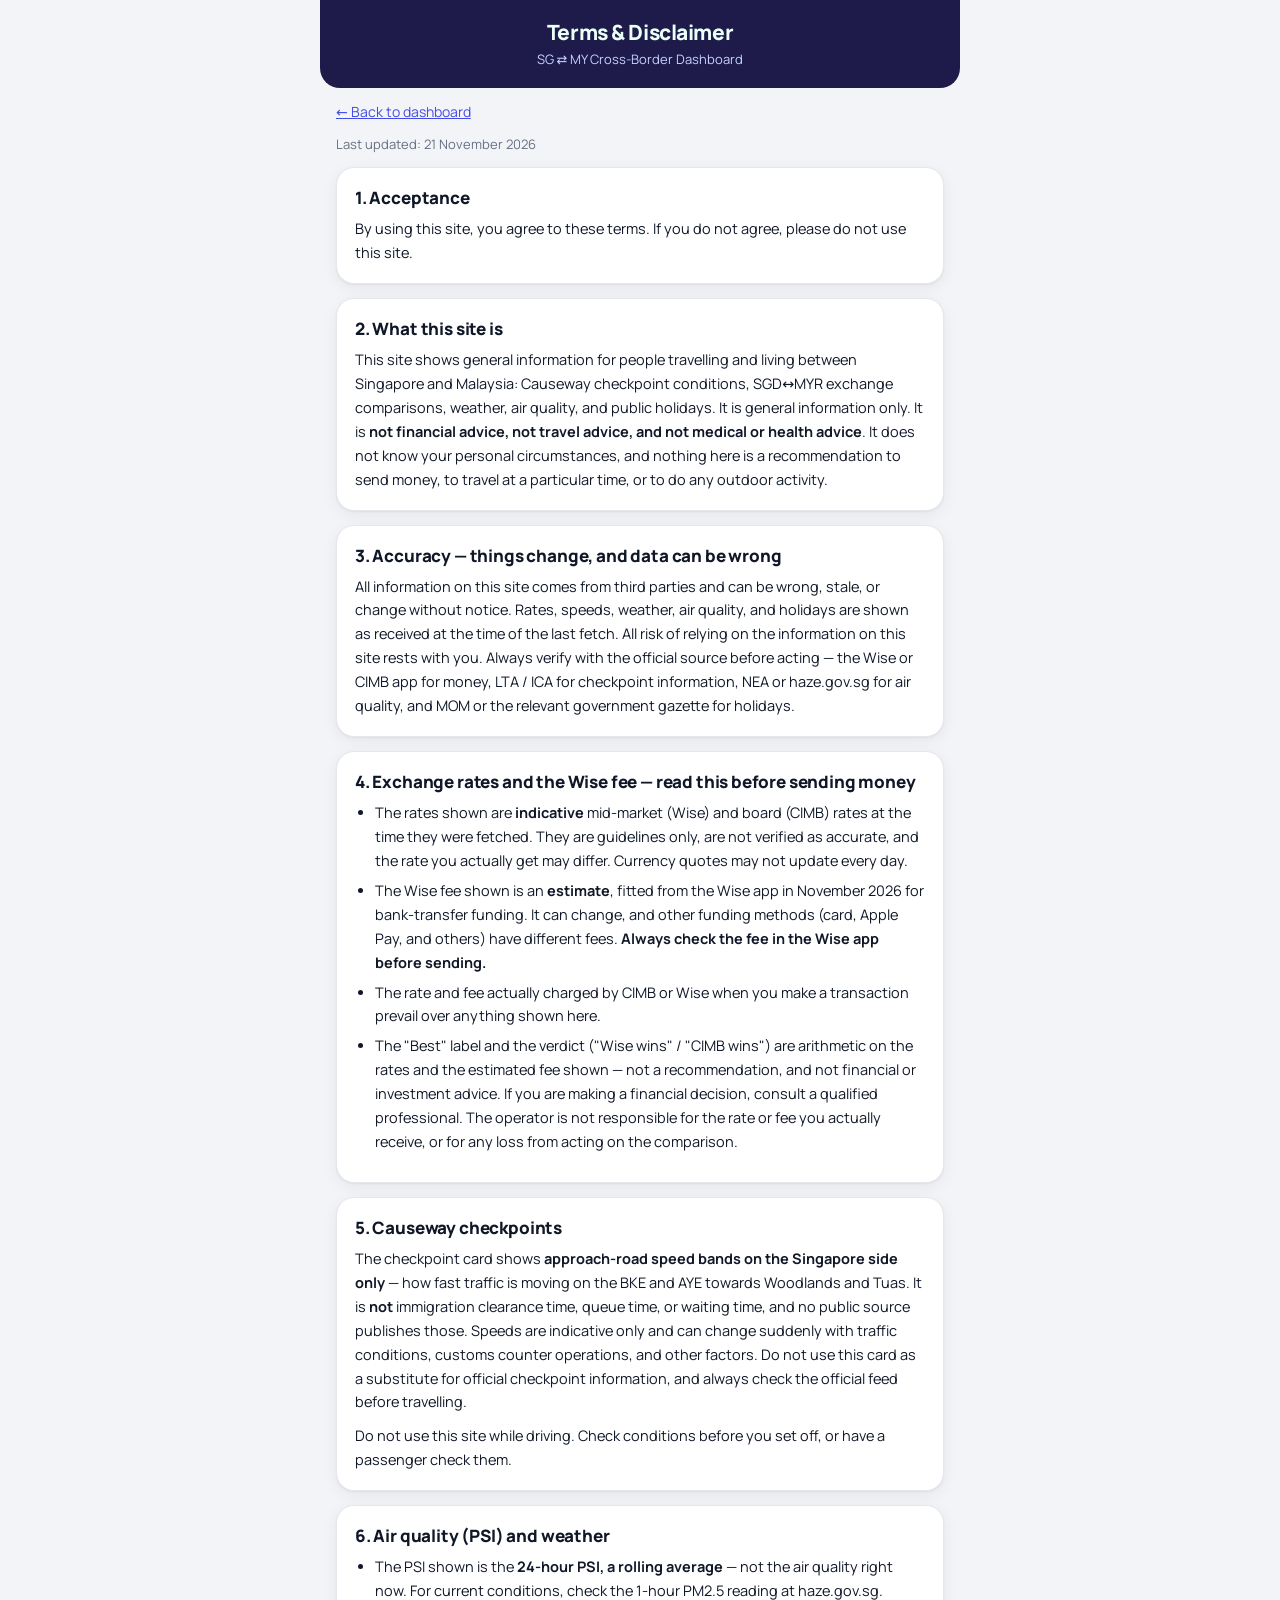
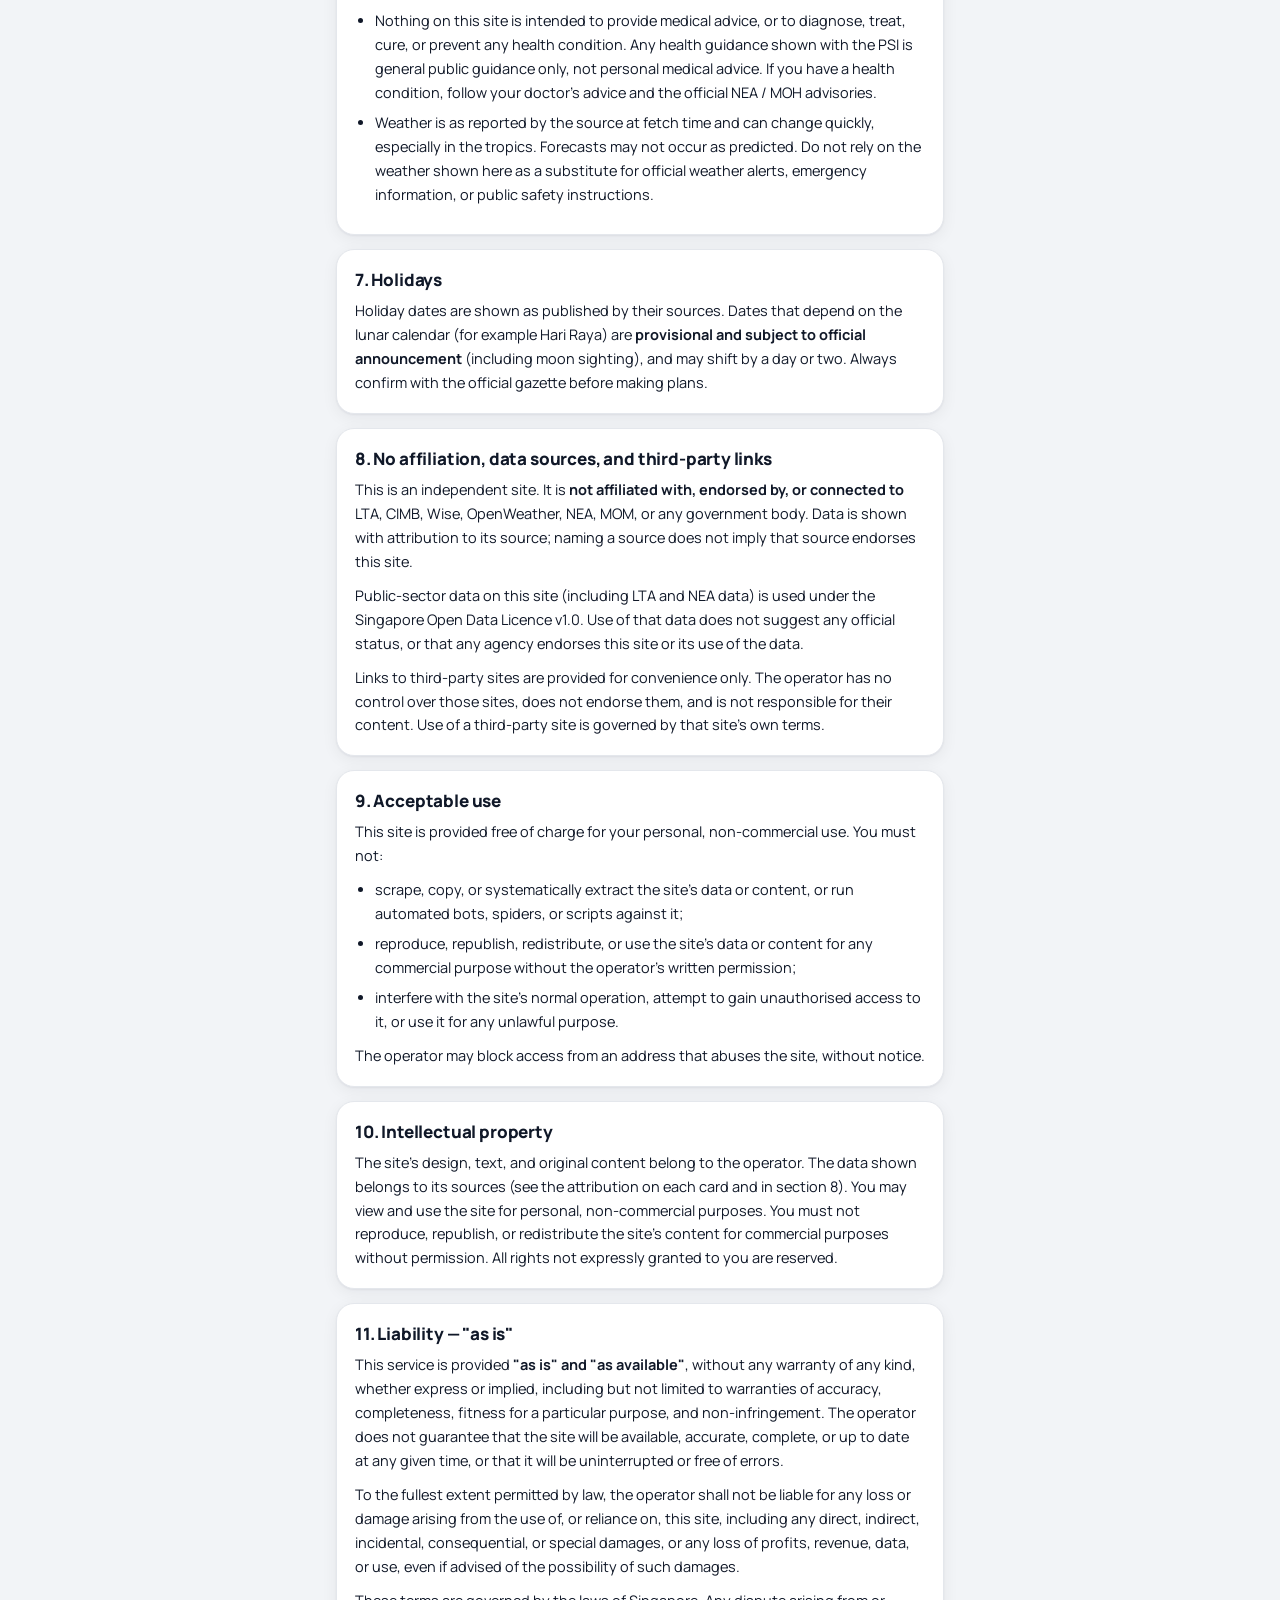
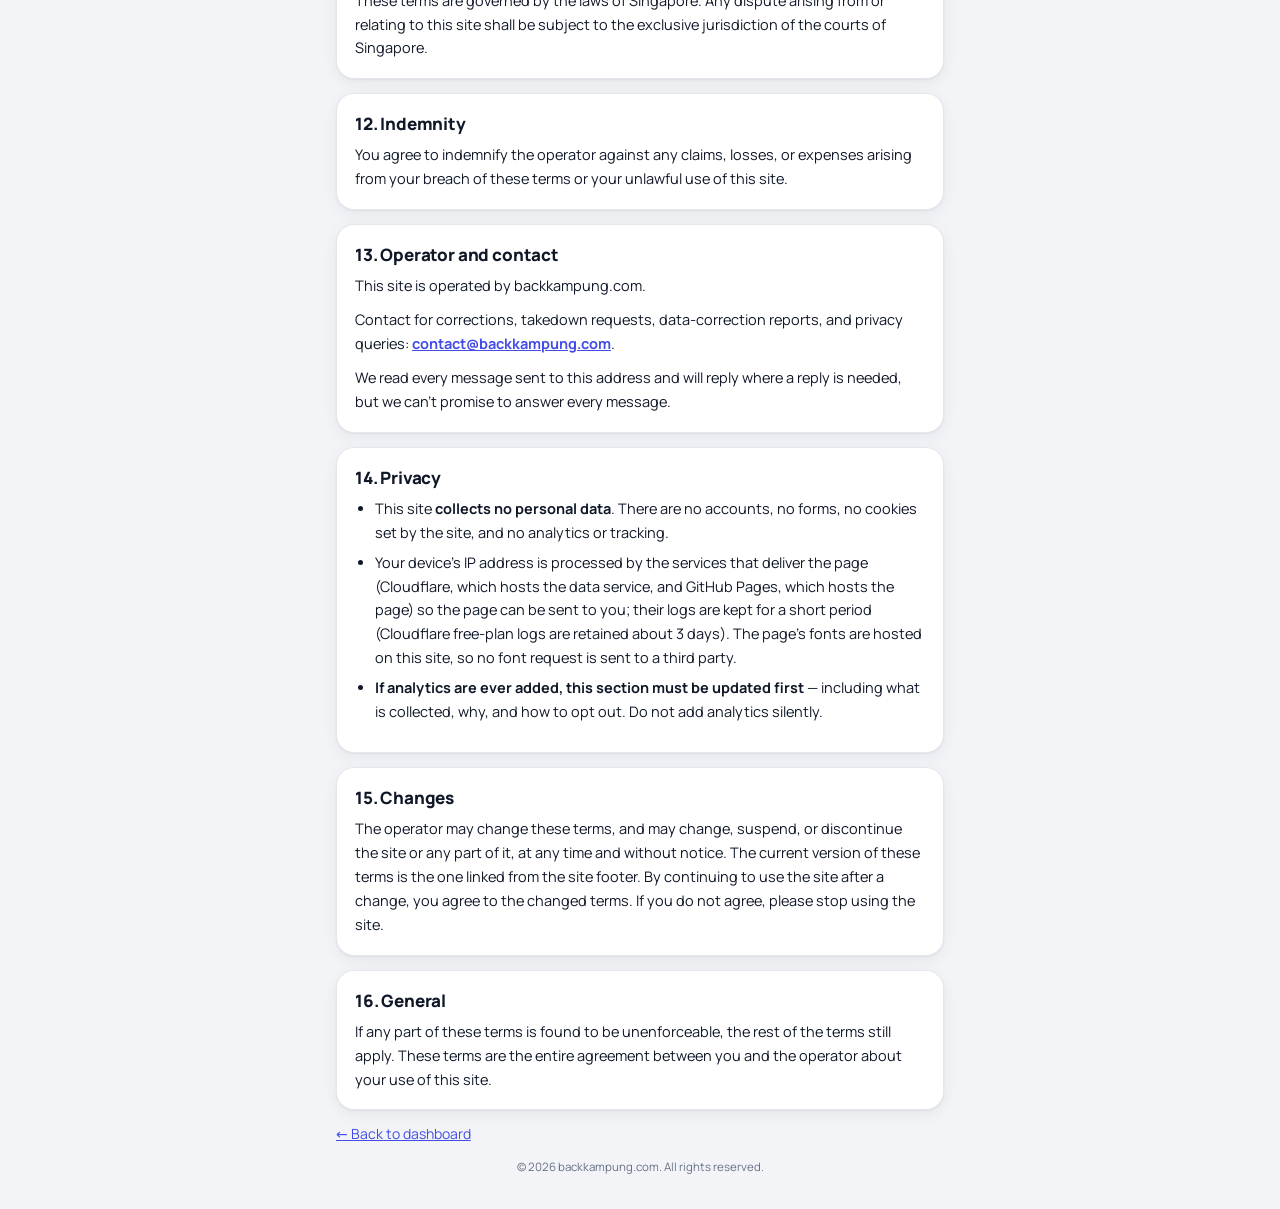
==== terms.html @ ca048c7d "Publish Terms page + self-host fonts (v2026-11-21.1)" ====
<!doctype html>
<!-- sgmydash terms page version: 2026-11-21.1 -->
<html lang="en">
<head>
<meta charset="utf-8" />
<meta name="viewport" content="width=device-width, initial-scale=1, viewport-fit=cover" />
<meta name="color-scheme" content="light dark" />
<link rel="icon" href="data:," />
<title>Terms &amp; Disclaimer — SG–MY Cross-Border Dashboard</title>
<link rel="stylesheet" href="fonts.css">
<style>
  :root{
    --bg:#f2f4f7; --surface:#ffffff; --surface-2:#f7f8fa; --ink:#101828; --muted:#667085; --line:#e4e7ec;
    --accent:#444ce7; --accent-dark:#1e1b4b; --accent-soft:#eef4ff;
    --shadow:0 1px 2px rgba(16,24,40,.05),0 4px 16px rgba(16,24,40,.06);
    --radius:18px;
  }
  @media (prefers-color-scheme: dark){
    :root{ --bg:#0a0e1a; --surface:#121826; --surface-2:#1a2236; --ink:#f2f4f7; --muted:#98a2b3; --line:#232c42; --accent:#818cf8; --accent-soft:#1e1b4b; --shadow:0 1px 2px rgba(0,0,0,.5),0 8px 24px rgba(0,0,0,.3); }
  }
  *{box-sizing:border-box}
  body{margin:0;background:var(--bg);color:var(--ink);font-family:"Manrope",system-ui,-apple-system,Segoe UI,sans-serif;-webkit-font-smoothing:antialiased}
  a{color:var(--accent)}
  .wrap{max-width:640px;margin:0 auto;padding:0 16px 32px}
  p{overflow-wrap:break-word}
  .topbar{background:var(--accent-dark);color:#eafff8;margin:0 -16px;padding:20px 18px;border-radius:0 0 20px 20px;text-align:center}
  .topbar h1{font-size:21px;line-height:1.15;letter-spacing:-.02em;margin:0;font-weight:800}
  .topbar p{margin:6px 0 0;font-size:13px;color:#c7d2fe}
  .back{margin:14px 0 0;font-size:14px}
  .card{background:var(--surface);border:1px solid var(--line);border-radius:var(--radius);box-shadow:var(--shadow);padding:18px;margin-top:14px}
  .card h2{font-size:17px;margin:0 0 8px;font-weight:800;letter-spacing:-.01em}
  .card p{font-size:14.5px;line-height:1.65;margin:0 0 10px;color:var(--ink)}
  .card p:last-child{margin-bottom:0}
  .card ul{font-size:14.5px;line-height:1.65;margin:0 0 10px;padding-left:20px}
  .card li{margin-bottom:6px}
  .card li:last-child{margin-bottom:0}
  .card strong{font-weight:700}
  .updated{font-size:13px;color:var(--muted);margin:14px 0 0}
  footer{margin-top:14px;font-size:11.5px;color:var(--muted);line-height:1.7;text-align:center}
  footer a{text-decoration:underline}
</style>
</head>
<body>
<div class="wrap">
  <div class="topbar">
    <h1>Terms &amp; Disclaimer</h1>
    <p>SG ⇄ MY Cross-Border Dashboard</p>
  </div>
  <p class="back"><a href="index.html">← Back to dashboard</a></p>
  <p class="updated">Last updated: 21 November 2026</p>

  <div class="card">
    <h2>1. Acceptance</h2>
    <p>By using this site, you agree to these terms. If you do not agree, please do not use this site.</p>
  </div>

  <div class="card">
    <h2>2. What this site is</h2>
    <p>This site shows general information for people travelling and living between Singapore and Malaysia: Causeway checkpoint conditions, SGD↔MYR exchange comparisons, weather, air quality, and public holidays. It is general information only. It is <strong>not financial advice, not travel advice, and not medical or health advice</strong>. It does not know your personal circumstances, and nothing here is a recommendation to send money, to travel at a particular time, or to do any outdoor activity.</p>
  </div>

  <div class="card">
    <h2>3. Accuracy — things change, and data can be wrong</h2>
    <p>All information on this site comes from third parties and can be wrong, stale, or change without notice. Rates, speeds, weather, air quality, and holidays are shown as received at the time of the last fetch. All risk of relying on the information on this site rests with you. Always verify with the official source before acting — the Wise or CIMB app for money, LTA / ICA for checkpoint information, NEA or haze.gov.sg for air quality, and MOM or the relevant government gazette for holidays.</p>
  </div>

  <div class="card">
    <h2>4. Exchange rates and the Wise fee — read this before sending money</h2>
    <ul>
      <li>The rates shown are <strong>indicative</strong> mid-market (Wise) and board (CIMB) rates at the time they were fetched. They are guidelines only, are not verified as accurate, and the rate you actually get may differ. Currency quotes may not update every day.</li>
      <li>The Wise fee shown is an <strong>estimate</strong>, fitted from the Wise app in November 2026 for bank-transfer funding. It can change, and other funding methods (card, Apple Pay, and others) have different fees. <strong>Always check the fee in the Wise app before sending.</strong></li>
      <li>The rate and fee actually charged by CIMB or Wise when you make a transaction prevail over anything shown here.</li>
      <li>The "Best" label and the verdict ("Wise wins" / "CIMB wins") are arithmetic on the rates and the estimated fee shown — not a recommendation, and not financial or investment advice. If you are making a financial decision, consult a qualified professional. The operator is not responsible for the rate or fee you actually receive, or for any loss from acting on the comparison.</li>
    </ul>
  </div>

  <div class="card">
    <h2>5. Causeway checkpoints</h2>
    <p>The checkpoint card shows <strong>approach-road speed bands on the Singapore side only</strong> — how fast traffic is moving on the BKE and AYE towards Woodlands and Tuas. It is <strong>not</strong> immigration clearance time, queue time, or waiting time, and no public source publishes those. Speeds are indicative only and can change suddenly with traffic conditions, customs counter operations, and other factors. Do not use this card as a substitute for official checkpoint information, and always check the official feed before travelling.</p>
    <p>Do not use this site while driving. Check conditions before you set off, or have a passenger check them.</p>
  </div>

  <div class="card">
    <h2>6. Air quality (PSI) and weather</h2>
    <ul>
      <li>The PSI shown is the <strong>24-hour PSI, a rolling average</strong> — not the air quality right now. For current conditions, check the 1-hour PM2.5 reading at haze.gov.sg.</li>
      <li>Nothing on this site is intended to provide medical advice, or to diagnose, treat, cure, or prevent any health condition. Any health guidance shown with the PSI is general public guidance only, not personal medical advice. If you have a health condition, follow your doctor's advice and the official NEA / MOH advisories.</li>
      <li>Weather is as reported by the source at fetch time and can change quickly, especially in the tropics. Forecasts may not occur as predicted. Do not rely on the weather shown here as a substitute for official weather alerts, emergency information, or public safety instructions.</li>
    </ul>
  </div>

  <div class="card">
    <h2>7. Holidays</h2>
    <p>Holiday dates are shown as published by their sources. Dates that depend on the lunar calendar (for example Hari Raya) are <strong>provisional and subject to official announcement</strong> (including moon sighting), and may shift by a day or two. Always confirm with the official gazette before making plans.</p>
  </div>

  <div class="card">
    <h2>8. No affiliation, data sources, and third-party links</h2>
    <p>This is an independent site. It is <strong>not affiliated with, endorsed by, or connected to</strong> LTA, CIMB, Wise, OpenWeather, NEA, MOM, or any government body. Data is shown with attribution to its source; naming a source does not imply that source endorses this site.</p>
    <p>Public-sector data on this site (including LTA and NEA data) is used under the Singapore Open Data Licence v1.0. Use of that data does not suggest any official status, or that any agency endorses this site or its use of the data.</p>
    <p>Links to third-party sites are provided for convenience only. The operator has no control over those sites, does not endorse them, and is not responsible for their content. Use of a third-party site is governed by that site's own terms.</p>
  </div>

  <div class="card">
    <h2>9. Acceptable use</h2>
    <p>This site is provided free of charge for your personal, non-commercial use. You must not:</p>
    <ul>
      <li>scrape, copy, or systematically extract the site's data or content, or run automated bots, spiders, or scripts against it;</li>
      <li>reproduce, republish, redistribute, or use the site's data or content for any commercial purpose without the operator's written permission;</li>
      <li>interfere with the site's normal operation, attempt to gain unauthorised access to it, or use it for any unlawful purpose.</li>
    </ul>
    <p>The operator may block access from an address that abuses the site, without notice.</p>
  </div>

  <div class="card">
    <h2>10. Intellectual property</h2>
    <p>The site's design, text, and original content belong to the operator. The data shown belongs to its sources (see the attribution on each card and in section 8). You may view and use the site for personal, non-commercial purposes. You must not reproduce, republish, or redistribute the site's content for commercial purposes without permission. All rights not expressly granted to you are reserved.</p>
  </div>

  <div class="card">
    <h2>11. Liability — "as is"</h2>
    <p>This service is provided <strong>"as is" and "as available"</strong>, without any warranty of any kind, whether express or implied, including but not limited to warranties of accuracy, completeness, fitness for a particular purpose, and non-infringement. The operator does not guarantee that the site will be available, accurate, complete, or up to date at any given time, or that it will be uninterrupted or free of errors.</p>
    <p>To the fullest extent permitted by law, the operator shall not be liable for any loss or damage arising from the use of, or reliance on, this site, including any direct, indirect, incidental, consequential, or special damages, or any loss of profits, revenue, data, or use, even if advised of the possibility of such damages.</p>
    <p>These terms are governed by the laws of Singapore. Any dispute arising from or relating to this site shall be subject to the exclusive jurisdiction of the courts of Singapore.</p>
  </div>

  <div class="card">
    <h2>12. Indemnity</h2>
    <p>You agree to indemnify the operator against any claims, losses, or expenses arising from your breach of these terms or your unlawful use of this site.</p>
  </div>

  <div class="card">
    <h2>13. Operator and contact</h2>
    <p>This site is operated by backkampung.com.</p>
    <p>Contact for corrections, takedown requests, data-correction reports, and privacy queries: <strong><a href="mailto:contact@backkampung.com">contact@backkampung.com</a></strong>.</p>
    <p>We read every message sent to this address and will reply where a reply is needed, but we can't promise to answer every message.</p>
  </div>

  <div class="card">
    <h2>14. Privacy</h2>
    <ul>
      <li>This site <strong>collects no personal data</strong>. There are no accounts, no forms, no cookies set by the site, and no analytics or tracking.</li>
      <li>Your device's IP address is processed by the services that deliver the page (Cloudflare, which hosts the data service, and GitHub Pages, which hosts the page) so the page can be sent to you; their logs are kept for a short period (Cloudflare free-plan logs are retained about 3 days). The page's fonts are hosted on this site, so no font request is sent to a third party.</li>
      <li><strong>If analytics are ever added, this section must be updated first</strong> — including what is collected, why, and how to opt out. Do not add analytics silently.</li>
    </ul>
  </div>

  <div class="card">
    <h2>15. Changes</h2>
    <p>The operator may change these terms, and may change, suspend, or discontinue the site or any part of it, at any time and without notice. The current version of these terms is the one linked from the site footer. By continuing to use the site after a change, you agree to the changed terms. If you do not agree, please stop using the site.</p>
  </div>

  <div class="card">
    <h2>16. General</h2>
    <p>If any part of these terms is found to be unenforceable, the rest of the terms still apply. These terms are the entire agreement between you and the operator about your use of this site.</p>
  </div>

  <p class="back"><a href="index.html">← Back to dashboard</a></p>
  <footer>
    © 2026 backkampung.com. All rights reserved.
  </footer>
</div>
</body>
</html>
---- fonts.css ----
/* Self-hosted fonts (Manrope + JetBrains Mono, latin, variable) - embedded so no font request leaves this site. */
@font-face{font-family:"Manrope";font-style:normal;font-weight:200 800;font-display:swap;src:url([data-uri]) format("woff2")}
@font-face{font-family:"JetBrains Mono";font-style:normal;font-weight:400 800;font-display:swap;src:url([data-uri]) format("woff2")}
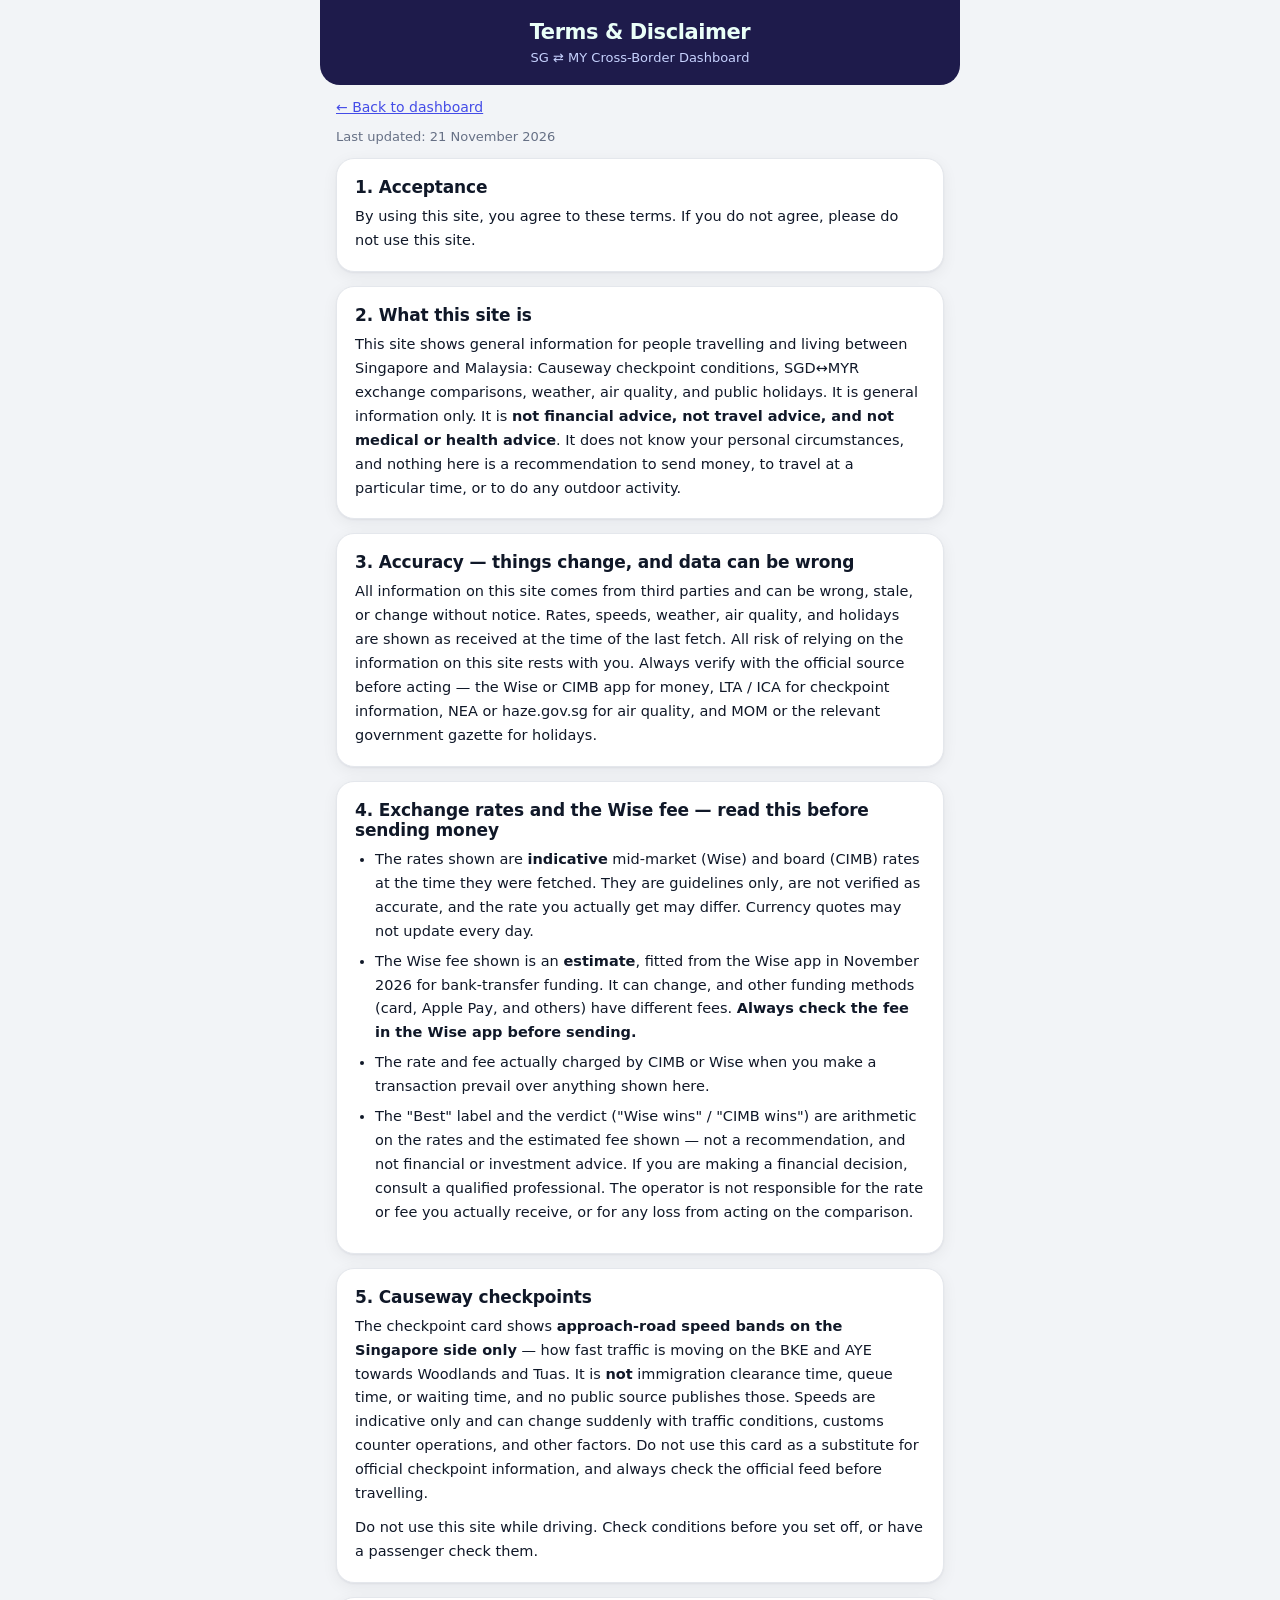
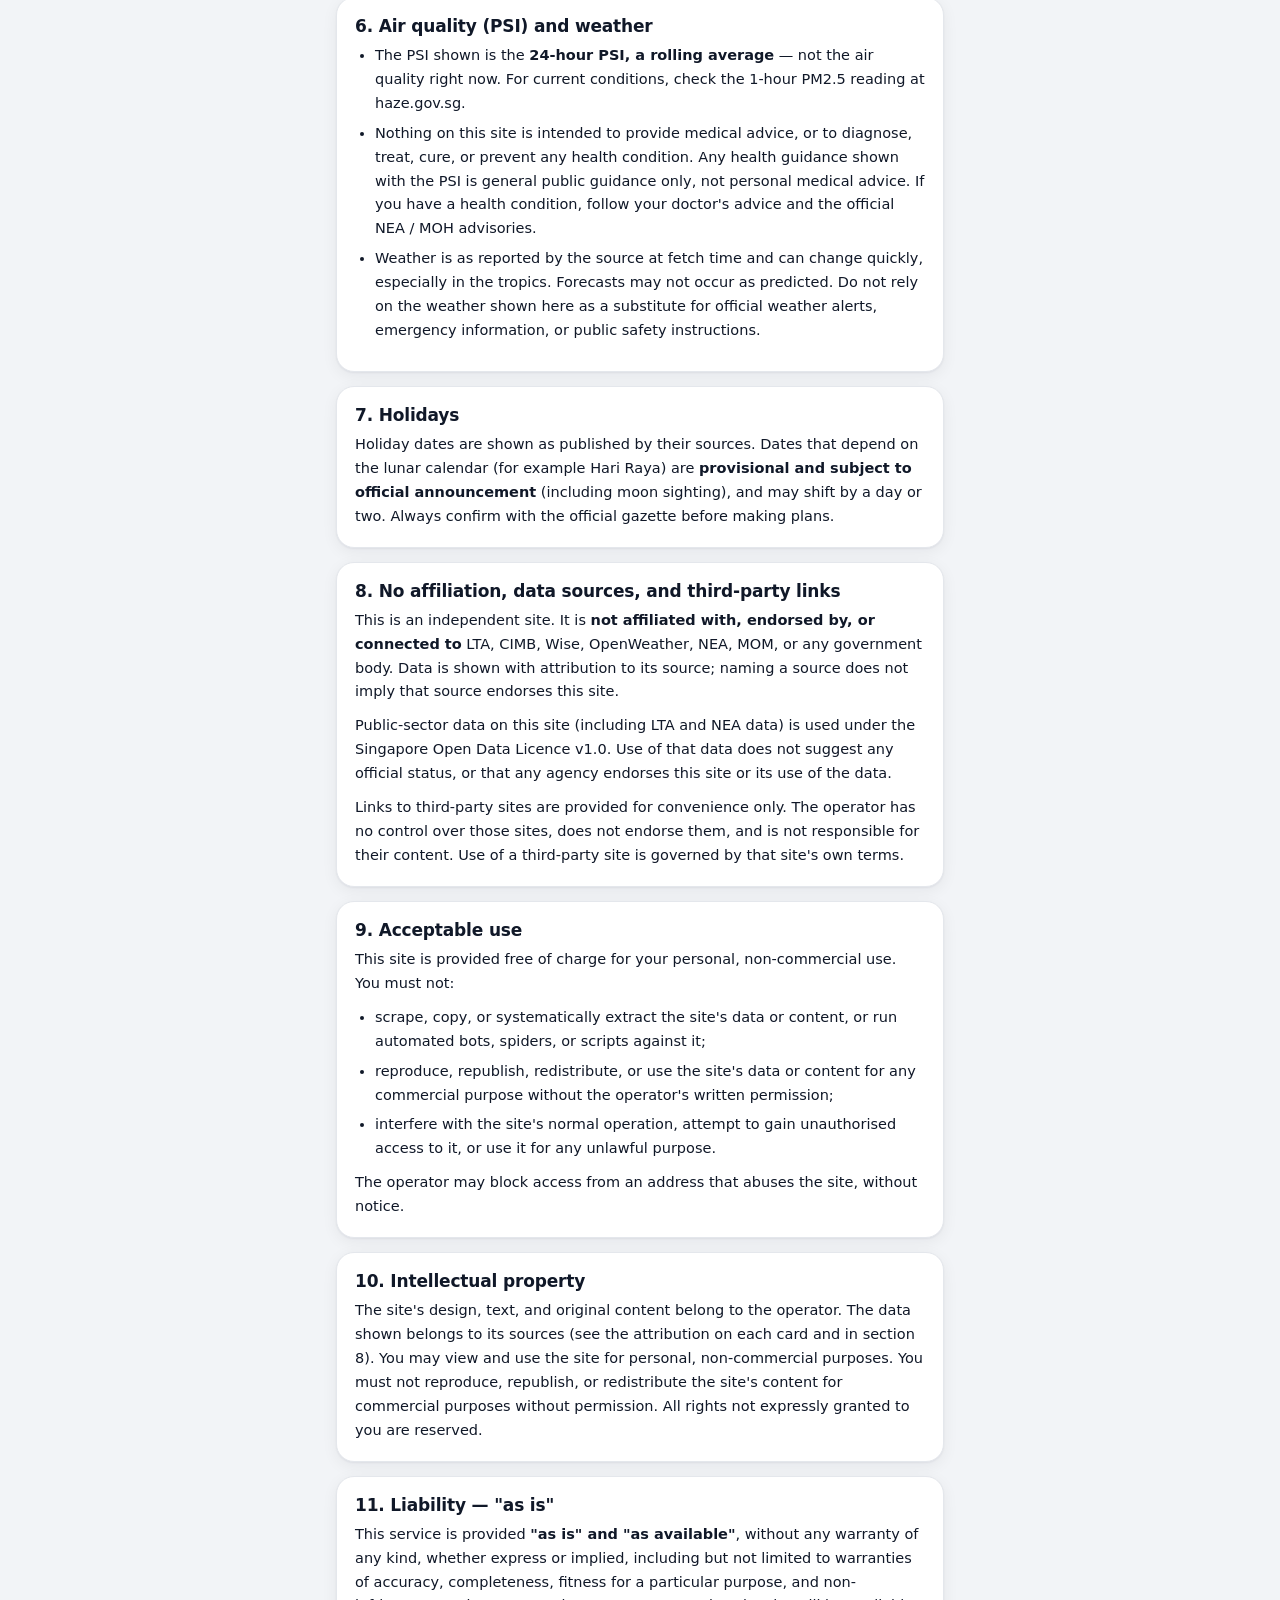
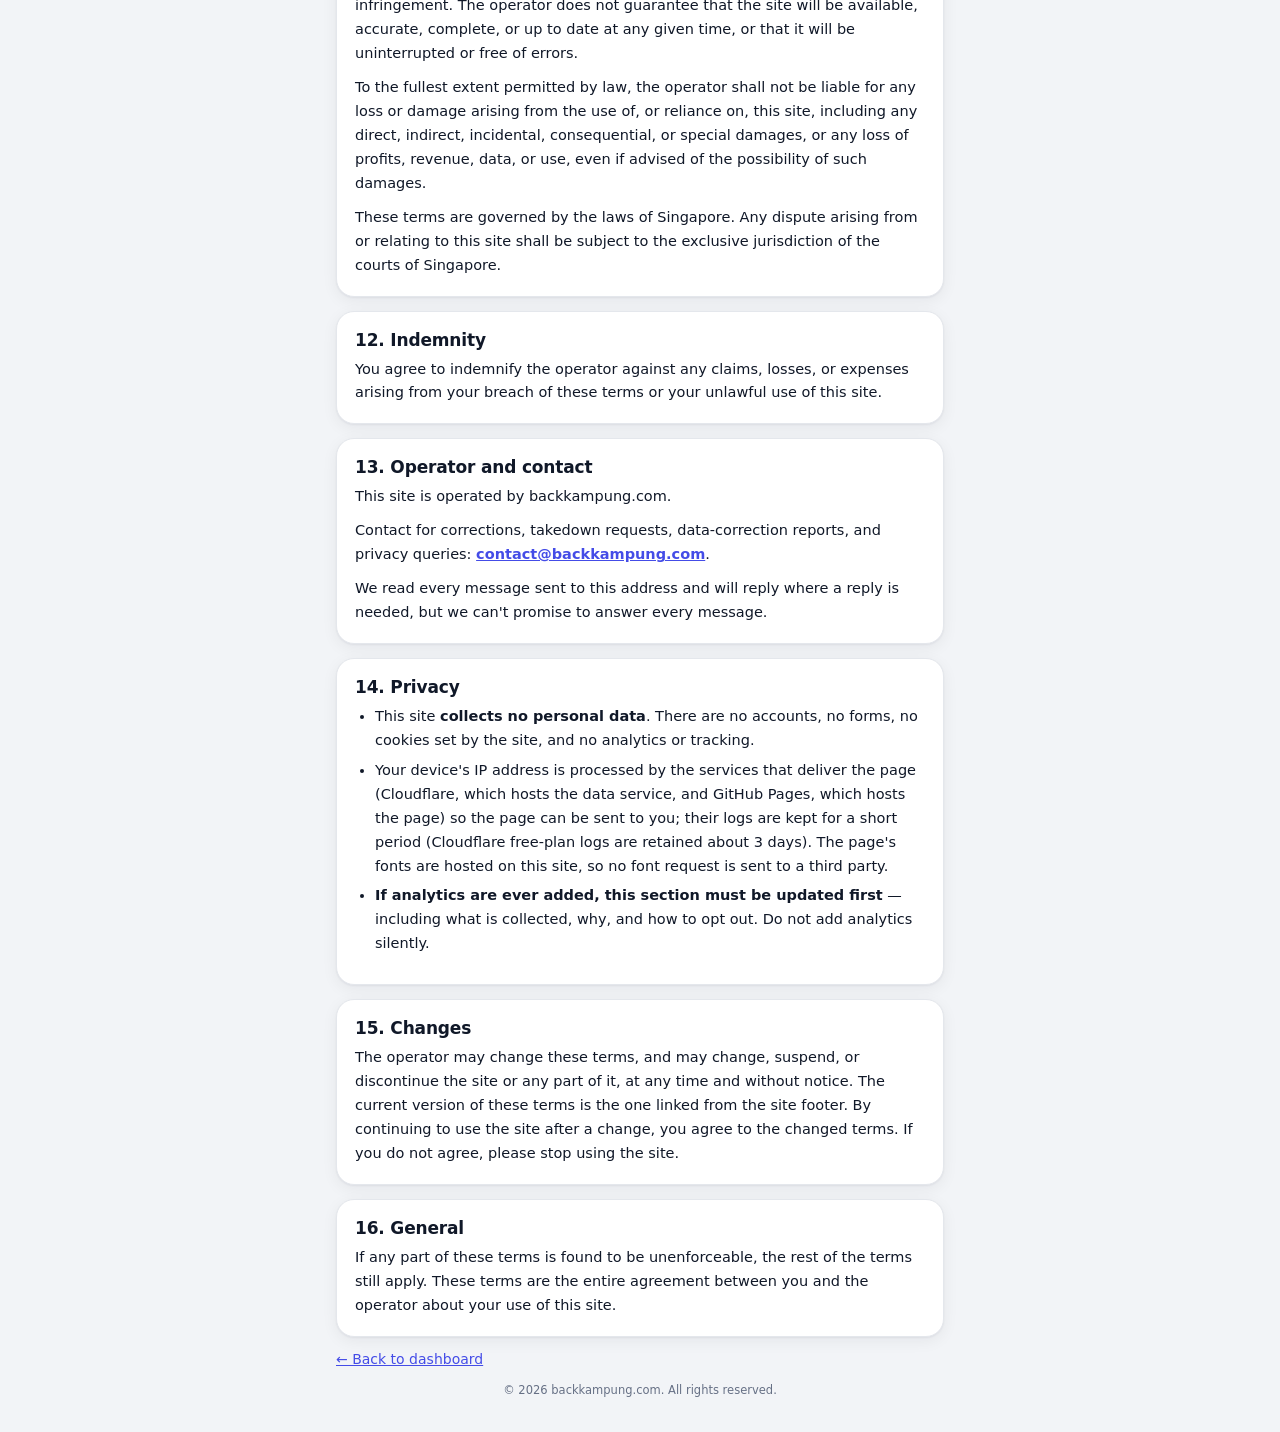
==== commit 02be7d39: "Hardening v2026-11-23.1: crash/security/resilience — lastData core-only guard, bg-refresh no-wipe + " ====
--- a/terms.html
+++ b/terms.html
@@ -5,7 +5,8 @@
 <meta charset="utf-8" />
 <meta name="viewport" content="width=device-width, initial-scale=1, viewport-fit=cover" />
 <meta name="color-scheme" content="light dark" />
-<link rel="icon" href="data:," />
+<meta http-equiv="Content-Security-Policy" content="default-src 'self'; style-src 'self' 'unsafe-inline'; script-src 'self' 'unsafe-inline'; connect-src https://api.sgmydash.backkampung.com; img-src 'self' data:; frame-ancestors 'none'; base-uri 'self'; form-action 'none'" />
+<link rel="icon" type="image/svg+xml" href="data:image/svg+xml,%3Csvg xmlns='http://www.w3.org/2000/svg' viewBox='0 0 64 64'%3E%3Crect width='64' height='64' rx='14' fill='%231e1b4b'/%3E%3Ctext x='32' y='44' font-size='36' text-anchor='middle' fill='%23facc15' font-family='Arial,sans-serif' font-weight='bold'%3E%E2%87%84%3C/text%3E%3C/svg%3E" />
 <title>Terms &amp; Disclaimer — SG–MY Cross-Border Dashboard</title>
 <link rel="stylesheet" href="fonts.css">
 <style>
